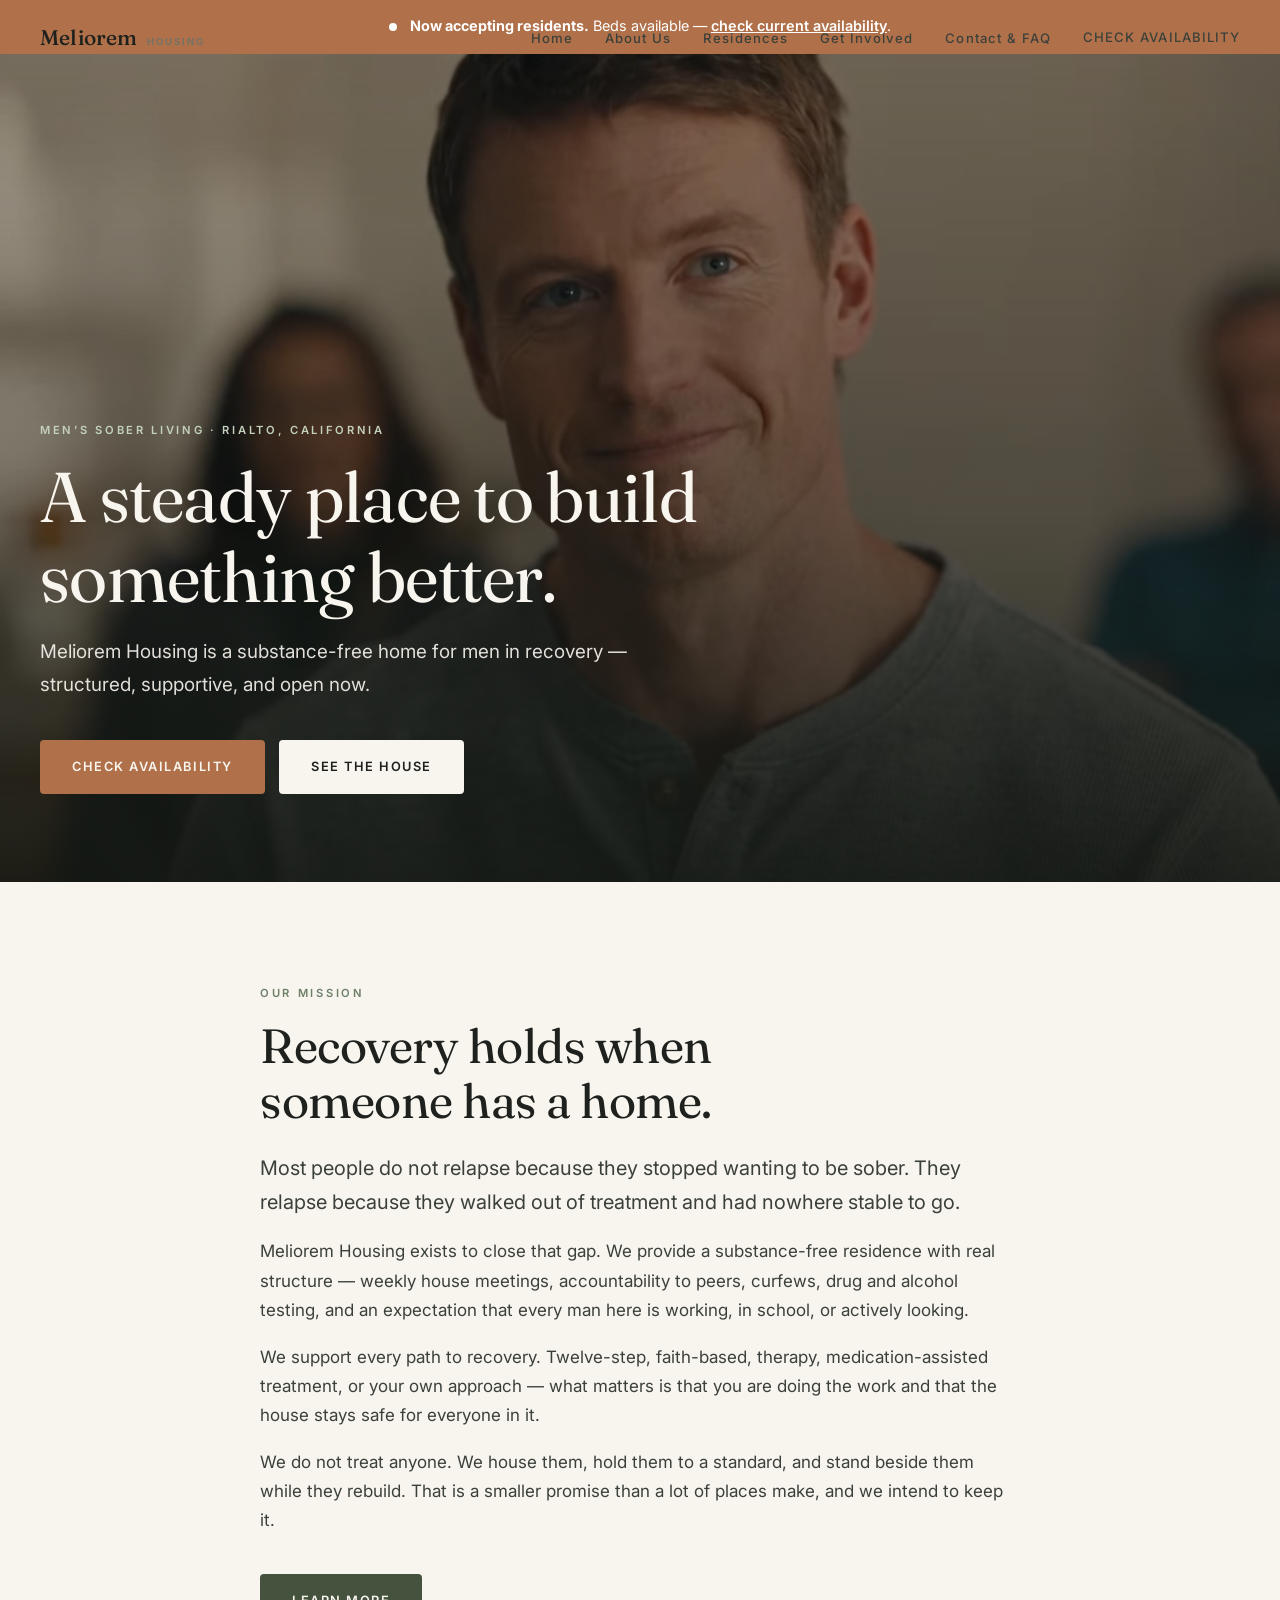
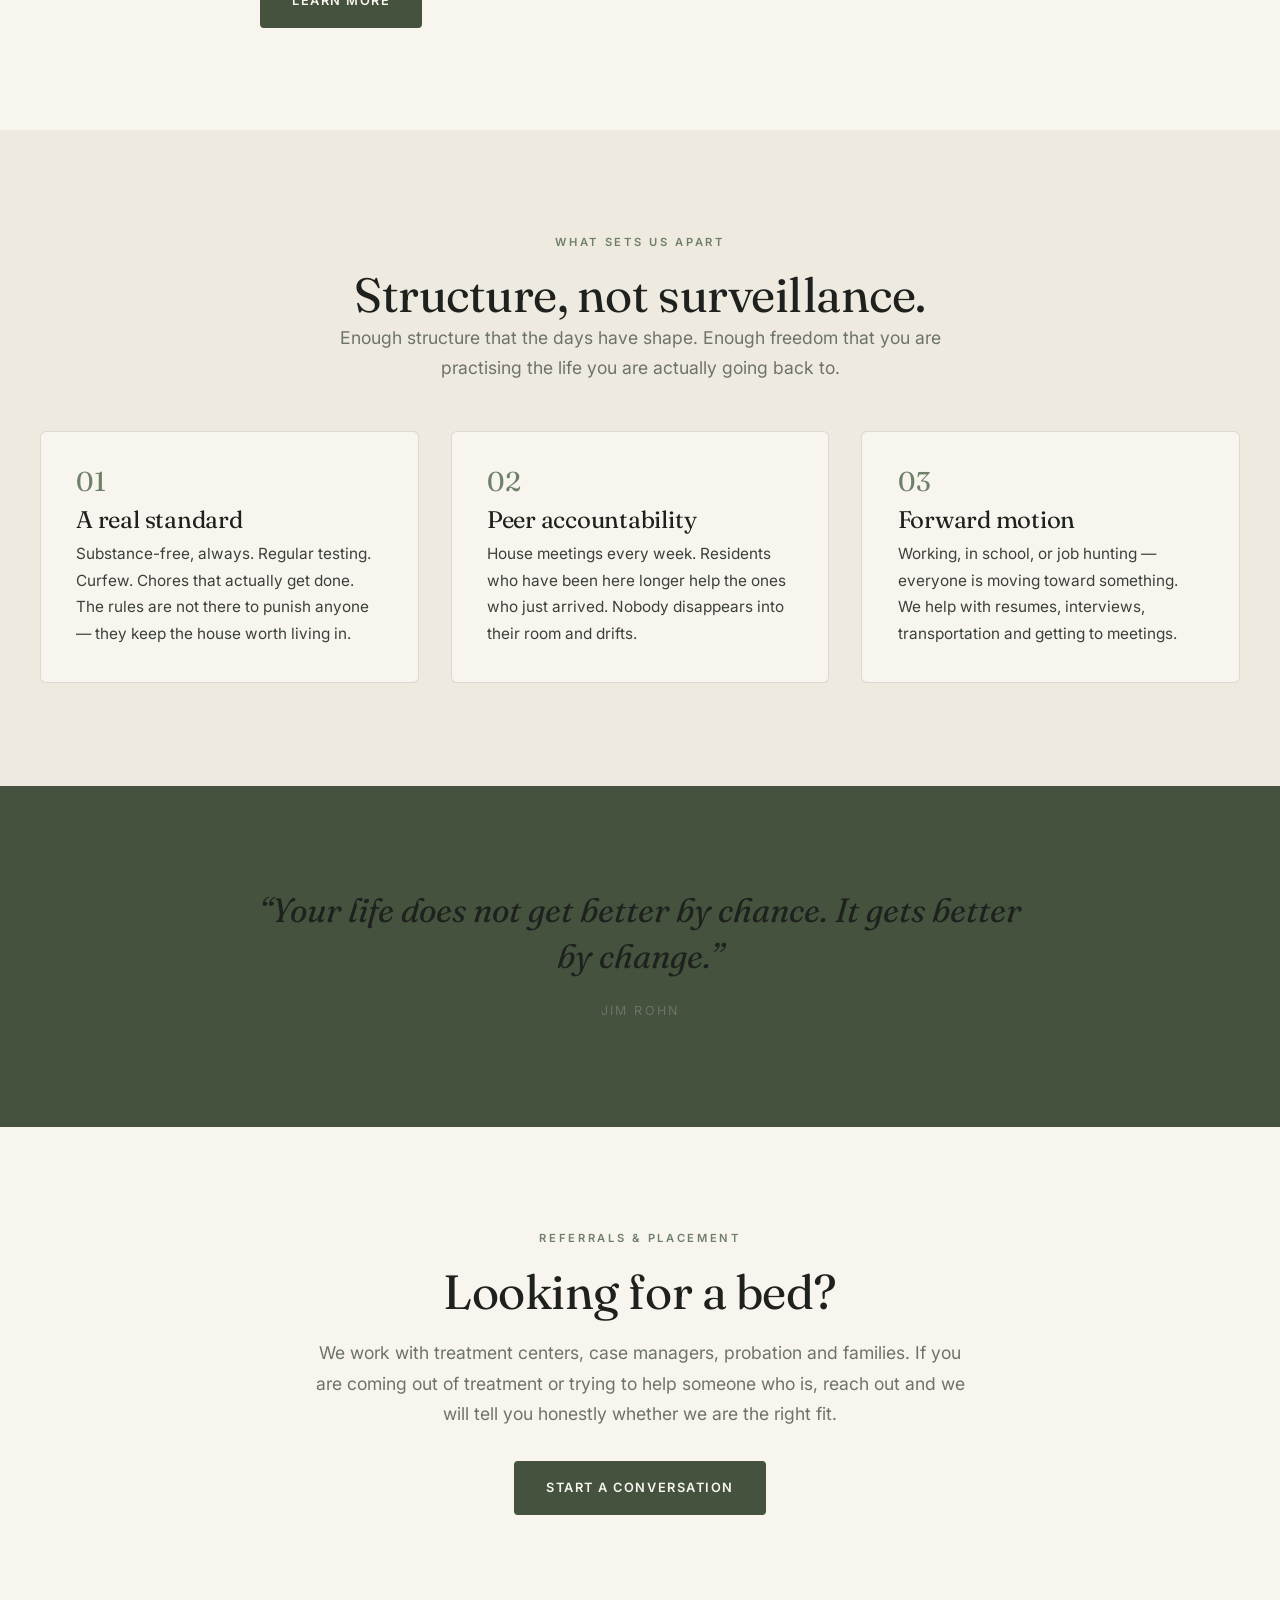
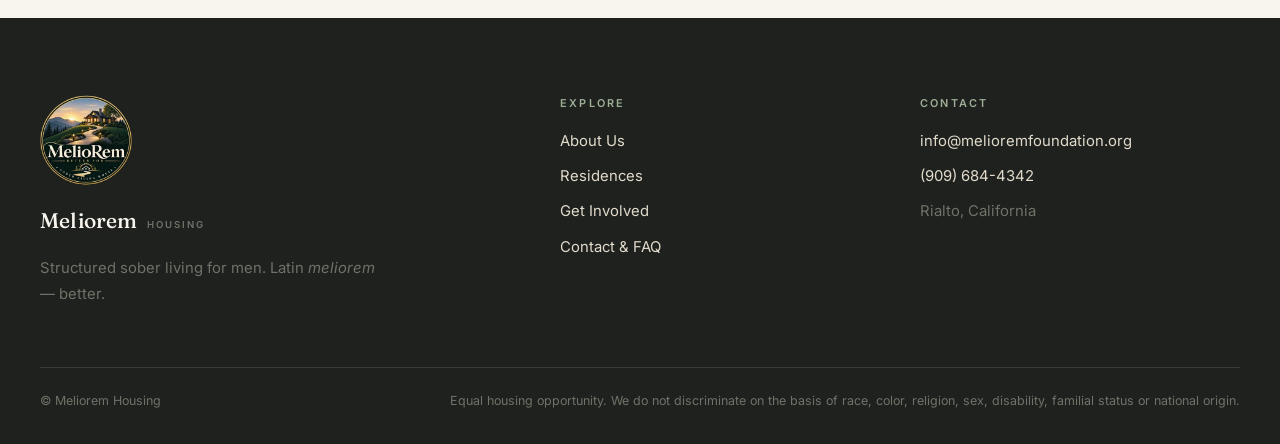
==== index.html @ 46b5c64d "Add files via upload" ====
<!DOCTYPE html>
<html lang="en">
<head>
<meta charset="utf-8">
<meta name="viewport" content="width=device-width,initial-scale=1">
<title>Meliorem Housing | Men&rsquo;s Sober Living</title>
<meta name="description" content="Meliorem Housing is a structured, substance-free sober living home for men. Now accepting residents. Peer accountability, house structure and real support.">
<link rel="canonical" href="https://melioremfoundation.org/">
<meta property="og:title" content="Meliorem Housing | Men&rsquo;s Sober Living">
<meta property="og:description" content="Meliorem Housing is a structured, substance-free sober living home for men. Now accepting residents. Peer accountability, house structure and real support.">
<meta property="og:type" content="website">
<meta property="og:image" content="https://melioremfoundation.org/assets/img/og-image.jpg">
<meta property="og:url" content="https://melioremfoundation.org/">
<meta name="twitter:card" content="summary_large_image">
<link rel="preconnect" href="https://fonts.googleapis.com">
<link rel="preconnect" href="https://fonts.gstatic.com" crossorigin>
<link href="https://fonts.googleapis.com/css2?family=Fraunces:ital,opsz,wght@0,9..144,300;0,9..144,400;0,9..144,500;1,9..144,400&family=Inter:wght@400;500;600&display=swap" rel="stylesheet">
<link rel="icon" href="assets/img/favicon.ico" sizes="any">
<link rel="icon" type="image/png" sizes="32x32" href="assets/img/favicon-32.png">
<link rel="icon" type="image/png" sizes="16x16" href="assets/img/favicon-16.png">
<link rel="apple-touch-icon" href="assets/img/apple-touch-icon.png">
<meta name="theme-color" content="#142D21">
<link rel="stylesheet" href="assets/styles.css">
<script type="application/ld+json">
{"@context":"https://schema.org","@type":"LocalBusiness","name":"Meliorem Housing","description":"Men's sober living residence providing structured, substance-free housing with peer accountability and support.","telephone":"+1-909-684-4342","email":"info@melioremfoundation.org","url":"https://melioremfoundation.org/"}
</script>
</head>
<body>

<header>
  <div class="wrap nav">
    <a class="brand" href="index.html"><b>Meliorem</b><span>Housing</span></a>
    <ul class="nav-links" id="navlinks">
      <li><a href="index.html" aria-current="page">Home</a></li>
      <li><a href="about.html">About Us</a></li>
      <li><a href="residences.html">Residences</a></li>
      <li><a href="support.html">Get Involved</a></li>
      <li><a href="contact.html">Contact &amp; FAQ</a></li>
      <li><a class="btn btn-clay" href="contact.html">Check Availability</a></li>
    </ul>
    <button class="burger" id="burger" aria-label="Menu"><i></i><i></i><i></i></button>
  </div>
</header>

<div class="avail">
  <div class="wrap">
    <span class="dot"></span>
    <span><strong>Now accepting residents.</strong> Beds available &mdash; <a href="contact.html">check current availability</a>.</span>
  </div>
</div>

<main>

<section class="hero-photo">
  <div class="bg">
    <!-- Silent 5s loop. The poster paints immediately, so the hero is never
         blank, and it is also what shows if autoplay is blocked or the
         visitor has "reduce motion" turned on. -->
    <video class="hero-vid" autoplay muted loop playsinline preload="metadata"
           poster="assets/img/hero.jpg" aria-hidden="true" tabindex="-1">
      <source src="assets/img/hero.webm" type="video/webm">
      <source src="assets/img/hero.mp4" type="video/mp4">
    </video>
  </div>
  <div class="wrap">
    <p class="eyebrow rv">Men&rsquo;s Sober Living &middot; Rialto, California</p>
    <h1 class="rv">A steady place to build something better.</h1>
    <p class="lede rv">Meliorem Housing is a substance-free home for men in recovery &mdash;
    structured, supportive, and open now.</p>
    <div class="hero-cta rv">
      <a class="btn btn-clay" href="contact.html">Check Availability</a>
      <a class="btn btn-light" href="residences.html">See the House</a>
    </div>
  </div>
</section>

<section>
  <div class="wrap narrow">
    <div class="rv">
      <p class="eyebrow">Our Mission</p>
      <h2 style="margin-bottom:1.4rem">Recovery holds when<br>someone has a home.</h2>
      <p class="big">Most people do not relapse because they stopped wanting to be sober.
      They relapse because they walked out of treatment and had nowhere stable to go.</p>
      <p>Meliorem Housing exists to close that gap. We provide a substance-free residence
      with real structure &mdash; weekly house meetings, accountability to peers, curfews,
      drug and alcohol testing, and an expectation that every man here is working, in
      school, or actively looking.</p>
      <p>We support every path to recovery. Twelve-step, faith-based, therapy,
      medication-assisted treatment, or your own approach &mdash; what matters is that you
      are doing the work and that the house stays safe for everyone in it.</p>
      <p>We do not treat anyone. We house them, hold them to a standard, and stand beside
      them while they rebuild. That is a smaller promise than a lot of places make, and we
      intend to keep it.</p>
      <div class="hero-cta"><a class="btn" href="about.html">Learn More</a></div>
    </div>
  </div>
</section>

<section class="band">
  <div class="wrap">
    <div class="center" style="margin-bottom:3rem">
      <p class="eyebrow rv">What Sets Us Apart</p>
      <h2 class="rv">Structure, not surveillance.</h2>
      <p class="lede rv">Enough structure that the days have shape. Enough freedom that you
      are practising the life you are actually going back to.</p>
    </div>
    <div class="cards">
      <div class="card rv"><span class="num">01</span><h3>A real standard</h3>
        <p>Substance-free, always. Regular testing. Curfew. Chores that actually get done.
        The rules are not there to punish anyone &mdash; they keep the house worth living in.</p></div>
      <div class="card rv"><span class="num">02</span><h3>Peer accountability</h3>
        <p>House meetings every week. Residents who have been here longer help the ones who
        just arrived. Nobody disappears into their room and drifts.</p></div>
      <div class="card rv"><span class="num">03</span><h3>Forward motion</h3>
        <p>Working, in school, or job hunting &mdash; everyone is moving toward something. We
        help with resumes, interviews, transportation and getting to meetings.</p></div>
    </div>
  </div>
</section>

<section class="band-deep">
  <div class="wrap quote rv">
    <p>&ldquo;Your life does not get better by chance. It gets better by change.&rdquo;</p>
    <cite>Jim Rohn</cite>
  </div>
</section>

<section>
  <div class="wrap center narrow">
    <p class="eyebrow rv">Referrals &amp; Placement</p>
    <h2 class="rv" style="margin-bottom:1.2rem">Looking for a bed?</h2>
    <p class="lede rv" style="margin-bottom:2rem">We work with treatment centers, case
    managers, probation and families. If you are coming out of treatment or trying to help
    someone who is, reach out and we will tell you honestly whether we are the right fit.</p>
    <a class="btn rv" href="contact.html">Start a Conversation</a>
  </div>
</section>

</main>

<footer>
  <div class="wrap">
    <div class="foot">
      <div>
        <picture>
          <source srcset="assets/img/logo.webp" type="image/webp">
          <img src="assets/img/logo.png" width="300" height="300" loading="lazy"
               decoding="async" alt="MelioRem Sober Living House" class="footmark">
        </picture>
        <a class="brand" href="index.html"><b>Meliorem</b><span>Housing</span></a>
        <p style="color:var(--muted);margin-top:1.1rem;max-width:38ch;font-size:.93rem">
          Structured sober living for men. Latin <em>meliorem</em> &mdash; better.</p>
      </div>
      <div>
        <h4>Explore</h4>
        <ul>
          <li><a href="about.html">About Us</a></li>
          <li><a href="residences.html">Residences</a></li>
          <li><a href="support.html">Get Involved</a></li>
          <li><a href="contact.html">Contact &amp; FAQ</a></li>
        </ul>
      </div>
      <div>
        <h4>Contact</h4>
        <ul>
          <li><a href="mailto:info@melioremfoundation.org">info@melioremfoundation.org</a></li>
          <li><a href="tel:+19096844342">(909) 684-4342</a></li>
          <li style="color:var(--muted)">Rialto, California</li>
        </ul>
      </div>
    </div>
    <div class="foot-base">
      <span>&copy; Meliorem Housing</span>
      <span>Equal housing opportunity. We do not discriminate on the basis of race, color,
      religion, sex, disability, familial status or national origin.</span>
    </div>
  </div>
</footer>

<script src="assets/app.js"></script>
</body>
</html>
---- assets/styles.css ----
/* =========================================================
   MELIOREM HOUSING
   Warm, steady, dignified. Recovery sites fail when they feel
   either clinical or sad — this aims for "somewhere you'd be
   relieved to arrive."
   ========================================================= */

:root{
  --bone:#F8F5EF;
  --paper:#EFEAE0;
  --sand:#E2DBCC;
  --sage:#6F8069;
  --sage-deep:#44523E;
  --clay:#B0714A;
  --ink:#1E211D;
  --ink-soft:#3B403A;
  --muted:#6E7369;
  --line:rgba(30,33,29,.13);

  --display:"Fraunces",Georgia,serif;
  --sans:"Inter","Helvetica Neue",Arial,sans-serif;
  --wrap:1200px;
  --ease:cubic-bezier(.22,.61,.36,1);
}

*{box-sizing:border-box}
html{scroll-behavior:smooth;-webkit-text-size-adjust:100%}
body{
  margin:0;background:var(--bone);color:var(--ink);
  font-family:var(--sans);font-weight:400;font-size:17px;line-height:1.72;
  -webkit-font-smoothing:antialiased;overflow-x:hidden;
}
body.locked{overflow:hidden}
img{max-width:100%;display:block}
a{color:inherit;text-decoration:none}
button{font-family:inherit;cursor:pointer;border:0;background:none;color:inherit}

.wrap{width:min(100% - 2.5rem,var(--wrap));margin-inline:auto}
.narrow{max-width:760px}
section{padding:clamp(4rem,8vw,7rem) 0}

.eyebrow{
  font-size:.7rem;letter-spacing:.24em;text-transform:uppercase;
  color:var(--sage);font-weight:600;margin:0 0 1rem;
}
h1,h2,h3{font-family:var(--display);font-weight:400;line-height:1.14;margin:0;letter-spacing:-.01em}
h1{font-size:clamp(2.5rem,6vw,4.4rem)}
h2{font-size:clamp(1.9rem,4vw,3rem)}
h3{font-size:clamp(1.2rem,2vw,1.5rem)}
p{margin:0 0 1.1rem;color:var(--ink-soft)}
.lede{font-size:1.1rem;color:var(--muted);max-width:60ch}
.big{font-size:1.25rem;color:var(--ink-soft)}

/* ---------------------------------------------------------- buttons */
.btn{
  display:inline-flex;align-items:center;gap:.6rem;
  padding:1rem 2rem;border-radius:4px;
  font-size:.8rem;letter-spacing:.12em;text-transform:uppercase;font-weight:600;
  background:var(--sage-deep);color:var(--bone);
  transition:background .3s,transform .3s var(--ease),box-shadow .3s;
}
.btn:hover{background:var(--ink);transform:translateY(-2px);box-shadow:0 12px 26px rgba(30,33,29,.2)}
.btn-clay{background:var(--clay)}
.btn-clay:hover{background:#965b38}
.btn-ghost{background:transparent;color:var(--ink);border:1px solid var(--line)}
.btn-ghost:hover{background:var(--ink);color:var(--bone);border-color:var(--ink)}
.btn-light{background:var(--bone);color:var(--ink)}
.btn-light:hover{background:#fff;color:var(--ink)}

/* ---------------------------------------------------------- nav */
header{
  position:fixed;inset:0 0 auto;z-index:900;padding:1.2rem 0;
  transition:background .35s,padding .35s,box-shadow .35s;
}
header.stuck{
  background:rgba(248,245,239,.95);backdrop-filter:blur(12px);
  padding:.7rem 0;box-shadow:0 1px 0 var(--line);
}
.nav{display:flex;align-items:center;justify-content:space-between;gap:2rem}
.brand{display:flex;align-items:baseline;gap:.55rem;white-space:nowrap}
.brand b{font-family:var(--display);font-size:1.32rem;font-weight:500;letter-spacing:.01em}
.brand span{
  font-size:.6rem;letter-spacing:.22em;text-transform:uppercase;
  color:var(--muted);font-weight:600;
}
.nav-links{display:flex;align-items:center;gap:2rem;list-style:none;margin:0;padding:0}
.nav-links a{
  font-size:.82rem;letter-spacing:.08em;color:var(--ink-soft);font-weight:500;
  position:relative;padding:.3rem 0;transition:color .3s;
}
.nav-links a::after{
  content:"";position:absolute;left:0;bottom:0;width:0;height:1.5px;
  background:var(--sage);transition:width .3s var(--ease);
}
.nav-links a:hover{color:var(--sage-deep)}
.nav-links a:hover::after{width:100%}
.nav-links .btn::after{display:none}
.burger{display:none;width:44px;height:44px;position:relative;z-index:960}
.burger i{position:absolute;left:11px;width:22px;height:2px;background:var(--ink);
  transition:transform .4s var(--ease),opacity .25s}
.burger i:nth-child(1){top:16px}
.burger i:nth-child(2){top:23px}
.burger i:nth-child(3){top:30px}
.burger.open i:nth-child(1){transform:translateY(7px) rotate(45deg)}
.burger.open i:nth-child(2){opacity:0}
.burger.open i:nth-child(3){transform:translateY(-7px) rotate(-45deg)}

/* ---------------------------------------------------------- hero */
.hero{
  min-height:clamp(560px,86vh,860px);display:grid;align-items:center;
  position:relative;padding:8rem 0 4rem;
  background:linear-gradient(180deg,var(--paper) 0%,var(--bone) 100%);
}
.hero-in{max-width:820px}

/* full-bleed photo hero — the house should be the first thing you see */
.hero-photo{
  position:relative;min-height:clamp(600px,92vh,900px);
  display:grid;align-items:end;padding:9rem 0 clamp(3rem,7vw,5.5rem);
  background:var(--sage-deep);overflow:hidden;
}
.hero-photo .bg{position:absolute;inset:0;z-index:0}
.hero-photo .bg img,
.hero-photo .bg video{width:100%;height:100%;object-fit:cover;display:block}
/* hero video: poster shows first, so the block is never blank while loading.
   If the visitor asks for reduced motion we freeze it and let the poster stand. */
.hero-photo .bg video{background:var(--sage-deep) center/cover no-repeat}
@media (prefers-reduced-motion:reduce){
  .hero-vid{display:none}
  .hero-photo .bg{background:url("img/hero.jpg") center/cover no-repeat}
}
.hero-photo .bg::after{
  content:"";position:absolute;inset:0;
  background:linear-gradient(to top,rgba(20,24,19,.88) 0%,rgba(20,24,19,.5) 45%,rgba(20,24,19,.3) 100%);
}
.hero-photo .wrap{position:relative;z-index:2}
.hero-photo h1,.hero-photo p{color:var(--bone)}
.hero-photo h1{margin-bottom:1.2rem;max-width:16ch}
.hero-photo .lede{color:rgba(248,245,239,.9);font-size:1.18rem;max-width:52ch}
.hero-photo .eyebrow{color:#C3D1BC}
/* stand-in when there is no photo yet */
.bg-ph{
  position:absolute;inset:0;background:
    repeating-linear-gradient(45deg,rgba(248,245,239,.05) 0 16px,transparent 16px 32px),
    linear-gradient(160deg,#5A6B54 0%,#3A4635 100%);
  display:grid;place-items:center;
}
.bg-ph span{
  color:rgba(248,245,239,.5);font-size:.72rem;letter-spacing:.2em;text-transform:uppercase;
}

/* open / availability strip */
.avail{background:var(--clay);color:#fff;padding:.9rem 0;font-size:.9rem}
.avail .wrap{display:flex;align-items:center;justify-content:center;gap:.8rem;
  flex-wrap:wrap;text-align:center}
.avail .dot{width:8px;height:8px;border-radius:50%;background:#fff;flex:0 0 auto;
  animation:pulse 2s infinite}
@keyframes pulse{0%,100%{opacity:1}50%{opacity:.35}}
.avail a{text-decoration:underline;font-weight:600}


/* founder testimony */
.testimony{
  border-left:3px solid var(--sage);padding-left:clamp(1.4rem,3vw,2.4rem);
}
.testimony p{font-size:1.08rem;line-height:1.8}
.testimony p:first-of-type::first-letter{
  font-family:var(--display);font-size:3.4rem;float:left;line-height:.85;
  padding:.1rem .6rem .2rem 0;color:var(--sage-deep);
}
.sig{
  font-family:var(--display);font-size:1.35rem;color:var(--sage-deep);
  margin-top:1.6rem;font-style:italic;
}
.sig small{display:block;font-family:var(--sans);font-style:normal;font-size:.74rem;
  letter-spacing:.16em;text-transform:uppercase;color:var(--muted);margin-top:.3rem}
.hero h1{margin-bottom:1.6rem}
.hero h1 em{font-style:italic;color:var(--sage)}
.hero .lede{font-size:1.2rem;max-width:56ch}
.hero-cta{display:flex;flex-wrap:wrap;gap:.9rem;margin-top:2.4rem}
.hero-note{
  margin-top:2.6rem;padding-top:1.4rem;border-top:1px solid var(--line);
  font-size:.88rem;color:var(--muted);max-width:52ch;
}

/* stand-in art until real photos exist */
.ph{
  display:grid;place-items:center;text-align:center;padding:2rem;
  background:
    repeating-linear-gradient(45deg,rgba(111,128,105,.07) 0 12px,transparent 12px 24px),
    var(--paper);
  border:1px dashed var(--sand);border-radius:4px;
  color:var(--muted);font-size:.72rem;letter-spacing:.16em;text-transform:uppercase;
  min-height:280px;
}
.ph b{display:block;font-family:var(--display);font-size:1.05rem;
  letter-spacing:0;text-transform:none;color:var(--sage-deep);margin-bottom:.4rem}

/* ---------------------------------------------------------- layout bits */
.split{display:grid;grid-template-columns:1fr 1fr;gap:clamp(2rem,5vw,4.5rem);align-items:center}
.split.wide-left{grid-template-columns:1.15fr .85fr}
.band{background:var(--paper)}
.band-deep{background:var(--sage-deep);color:var(--bone)}
.band-deep h2,.band-deep h3{color:var(--bone)}
.band-deep p{color:rgba(248,245,239,.82)}
.band-deep .eyebrow{color:#B9C7B2}
.center{text-align:center}
.center .lede{margin-inline:auto}

.cards{display:grid;grid-template-columns:repeat(3,1fr);gap:clamp(1.2rem,2.5vw,2rem)}
.card{
  background:var(--bone);border:1px solid var(--line);border-radius:6px;
  padding:clamp(1.5rem,3vw,2.2rem);transition:transform .4s var(--ease),box-shadow .4s;
}
.card:hover{transform:translateY(-4px);box-shadow:0 18px 40px rgba(30,33,29,.09)}
.card .num{
  font-family:var(--display);font-size:1.7rem;color:var(--sage);
  line-height:1;display:block;margin-bottom:.7rem;
}
.card h3{margin-bottom:.5rem}
.card p{font-size:.96rem;margin:0}

.checklist{list-style:none;margin:0;padding:0;display:grid;gap:.85rem}
.checklist li{display:flex;gap:.8rem;align-items:flex-start;color:var(--ink-soft)}
.checklist svg{flex:0 0 auto;margin-top:.4rem;stroke:var(--sage)}
.two-col{columns:2;column-gap:2.5rem}
.two-col li{break-inside:avoid;margin-bottom:.85rem}

.quote{
  text-align:center;max-width:800px;margin-inline:auto;
}
.quote p{
  font-family:var(--display);font-size:clamp(1.4rem,3vw,2.1rem);
  line-height:1.36;color:var(--ink);font-style:italic;margin-bottom:1rem;
}
.quote cite{font-style:normal;font-size:.78rem;letter-spacing:.18em;
  text-transform:uppercase;color:var(--muted)}

/* ---------------------------------------------------------- support tiers */
.tiers{display:grid;grid-template-columns:repeat(4,1fr);gap:1rem}
.tier{
  border:1px solid var(--line);border-radius:6px;padding:1.6rem 1.3rem;
  background:var(--bone);display:flex;flex-direction:column;
  transition:border-color .3s,transform .4s var(--ease);
}
.tier:hover{border-color:var(--sage);transform:translateY(-4px)}
.tier .amt{
  font-family:var(--display);font-size:2rem;color:var(--sage-deep);line-height:1;
  margin-bottom:.5rem;
}
.tier h3{font-size:1.05rem;margin-bottom:.4rem}
.tier p{font-size:.9rem;margin:0 0 1.2rem}
.tier .go{margin-top:auto}
.tier.feature{border-color:var(--clay);border-width:2px}
.tier .tag{
  align-self:flex-start;font-size:.6rem;letter-spacing:.16em;text-transform:uppercase;
  background:var(--clay);color:#fff;padding:.25rem .6rem;border-radius:3px;margin-bottom:.8rem;
  font-weight:600;
}

.ways{display:grid;grid-template-columns:repeat(2,1fr);gap:clamp(1.2rem,2.5vw,2rem)}
.way{
  border:1px solid var(--line);border-radius:6px;padding:clamp(1.5rem,3vw,2rem);
  background:var(--bone);
}
.way h3{margin-bottom:.6rem;display:flex;align-items:center;gap:.7rem}
.way h3 svg{stroke:var(--sage);flex:0 0 auto}
.way p{font-size:.97rem}
.way a.inline{color:var(--sage-deep);border-bottom:1px solid var(--sage);font-weight:500}

/* ---------------------------------------------------------- faq */
.faq{border-top:1px solid var(--line)}
.faq details{border-bottom:1px solid var(--line)}
.faq summary{
  padding:1.3rem 2.5rem 1.3rem 0;cursor:pointer;list-style:none;position:relative;
  font-weight:600;font-size:1.02rem;color:var(--ink);
}
.faq summary::-webkit-details-marker{display:none}
.faq summary::after{
  content:"+";position:absolute;right:.4rem;top:1.15rem;
  font-size:1.4rem;color:var(--sage);font-weight:400;transition:transform .3s;
}
.faq details[open] summary::after{content:"–"}
.faq details p{padding:0 0 1.4rem;margin:0;max-width:70ch}

/* ---------------------------------------------------------- form */
.form-grid{display:grid;grid-template-columns:1fr 1fr;gap:1rem;margin-bottom:1rem}
label.f{display:block;font-size:.78rem;letter-spacing:.06em;font-weight:600;
  color:var(--ink-soft);margin-bottom:.4rem}
input[type=text],input[type=email],input[type=tel],select,textarea{
  width:100%;padding:.85rem 1rem;border:1px solid var(--line);border-radius:4px;
  background:#fff;font-family:inherit;font-size:.97rem;color:var(--ink);
  transition:border-color .3s,box-shadow .3s;
}
input:focus,select:focus,textarea:focus{
  outline:none;border-color:var(--sage);box-shadow:0 0 0 3px rgba(111,128,105,.14);
}
textarea{resize:vertical;min-height:130px}
.form-note{font-size:.85rem;color:var(--muted);margin-top:.8rem}

/* ---------------------------------------------------------- footer */
footer{background:var(--ink);color:var(--sand);padding:clamp(3.5rem,6vw,5rem) 0 2rem}
footer .brand b{color:var(--bone)}
footer .brand span{color:var(--muted)}
footer a:hover{color:#fff}
.foot{display:grid;grid-template-columns:1.5fr 1fr 1fr;gap:2.5rem}
.foot h4{font-size:.68rem;letter-spacing:.2em;text-transform:uppercase;
  color:#9FAE97;margin:0 0 1rem;font-weight:600}
.foot ul{list-style:none;margin:0;padding:0;display:grid;gap:.6rem;font-size:.93rem}
.foot-base{
  margin-top:2.6rem;padding-top:1.4rem;border-top:1px solid rgba(248,245,239,.12);
  display:flex;justify-content:space-between;gap:1rem;flex-wrap:wrap;
  font-size:.78rem;color:var(--muted);
}

/* ---------------------------------------------------------- page head */
.page-head{padding:clamp(8rem,14vw,10.5rem) 0 clamp(1.5rem,3vw,2.5rem);background:var(--paper)}

/* ---------------------------------------------------------- reveal */
.rv{opacity:0;transform:translateY(24px);transition:opacity .85s var(--ease),transform .85s var(--ease)}
.rv.in{opacity:1;transform:none}

/* ---------------------------------------------------------- responsive */
@media(max-width:960px){
  .cards{grid-template-columns:1fr}
  .tiers{grid-template-columns:1fr 1fr}
  .ways,.split,.split.wide-left,.foot{grid-template-columns:1fr}
  .two-col{columns:1}
  .form-grid{grid-template-columns:1fr}
  .burger{display:block}
  .nav-links{
    position:fixed;inset:0;background:var(--bone);
    flex-direction:column;justify-content:center;gap:1.7rem;
    transform:translateX(100%);transition:transform .45s var(--ease);
    padding:5rem 2rem 2rem;overflow-y:auto;
  }
  .nav-links.open{transform:none}
  .nav-links a{font-size:1.1rem}
}
@media(max-width:560px){
  body{font-size:16px}
  .tiers{grid-template-columns:1fr}
}
@media(prefers-reduced-motion:reduce){
  *{animation-duration:.01ms !important;transition-duration:.01ms !important}
  html{scroll-behavior:auto}
}

/* ---------------------------------------------------------- real photos */
.photo{margin:0;border-radius:5px;overflow:hidden;background:var(--paper);
  box-shadow:0 18px 40px -24px rgba(30,33,29,.45)}
.photo img{width:100%;height:100%;object-fit:cover;display:block}
.photo.tall img{aspect-ratio:4/5}
.photo.wide img{aspect-ratio:3/2}

/* footer emblem */
.footmark{width:92px;height:92px;display:block;margin-bottom:1rem}
@media (max-width:720px){.footmark{width:76px;height:76px}}
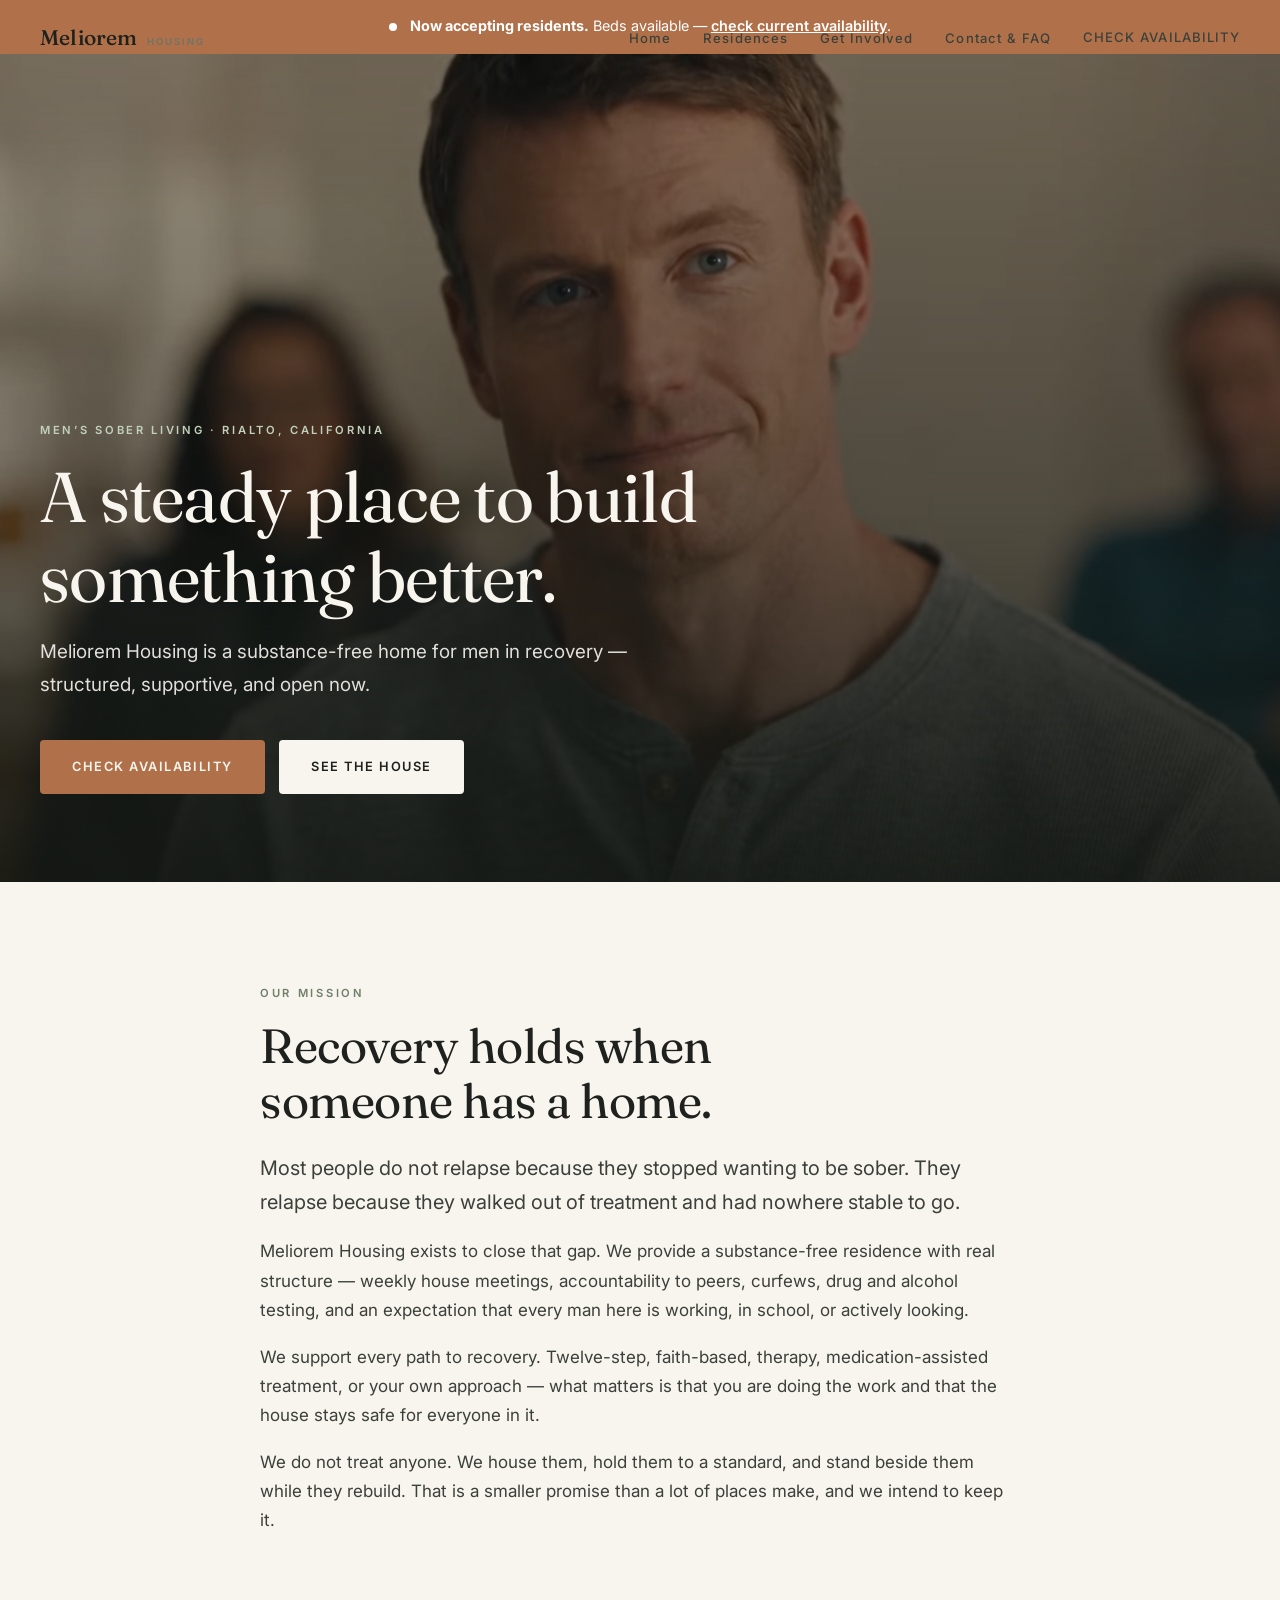
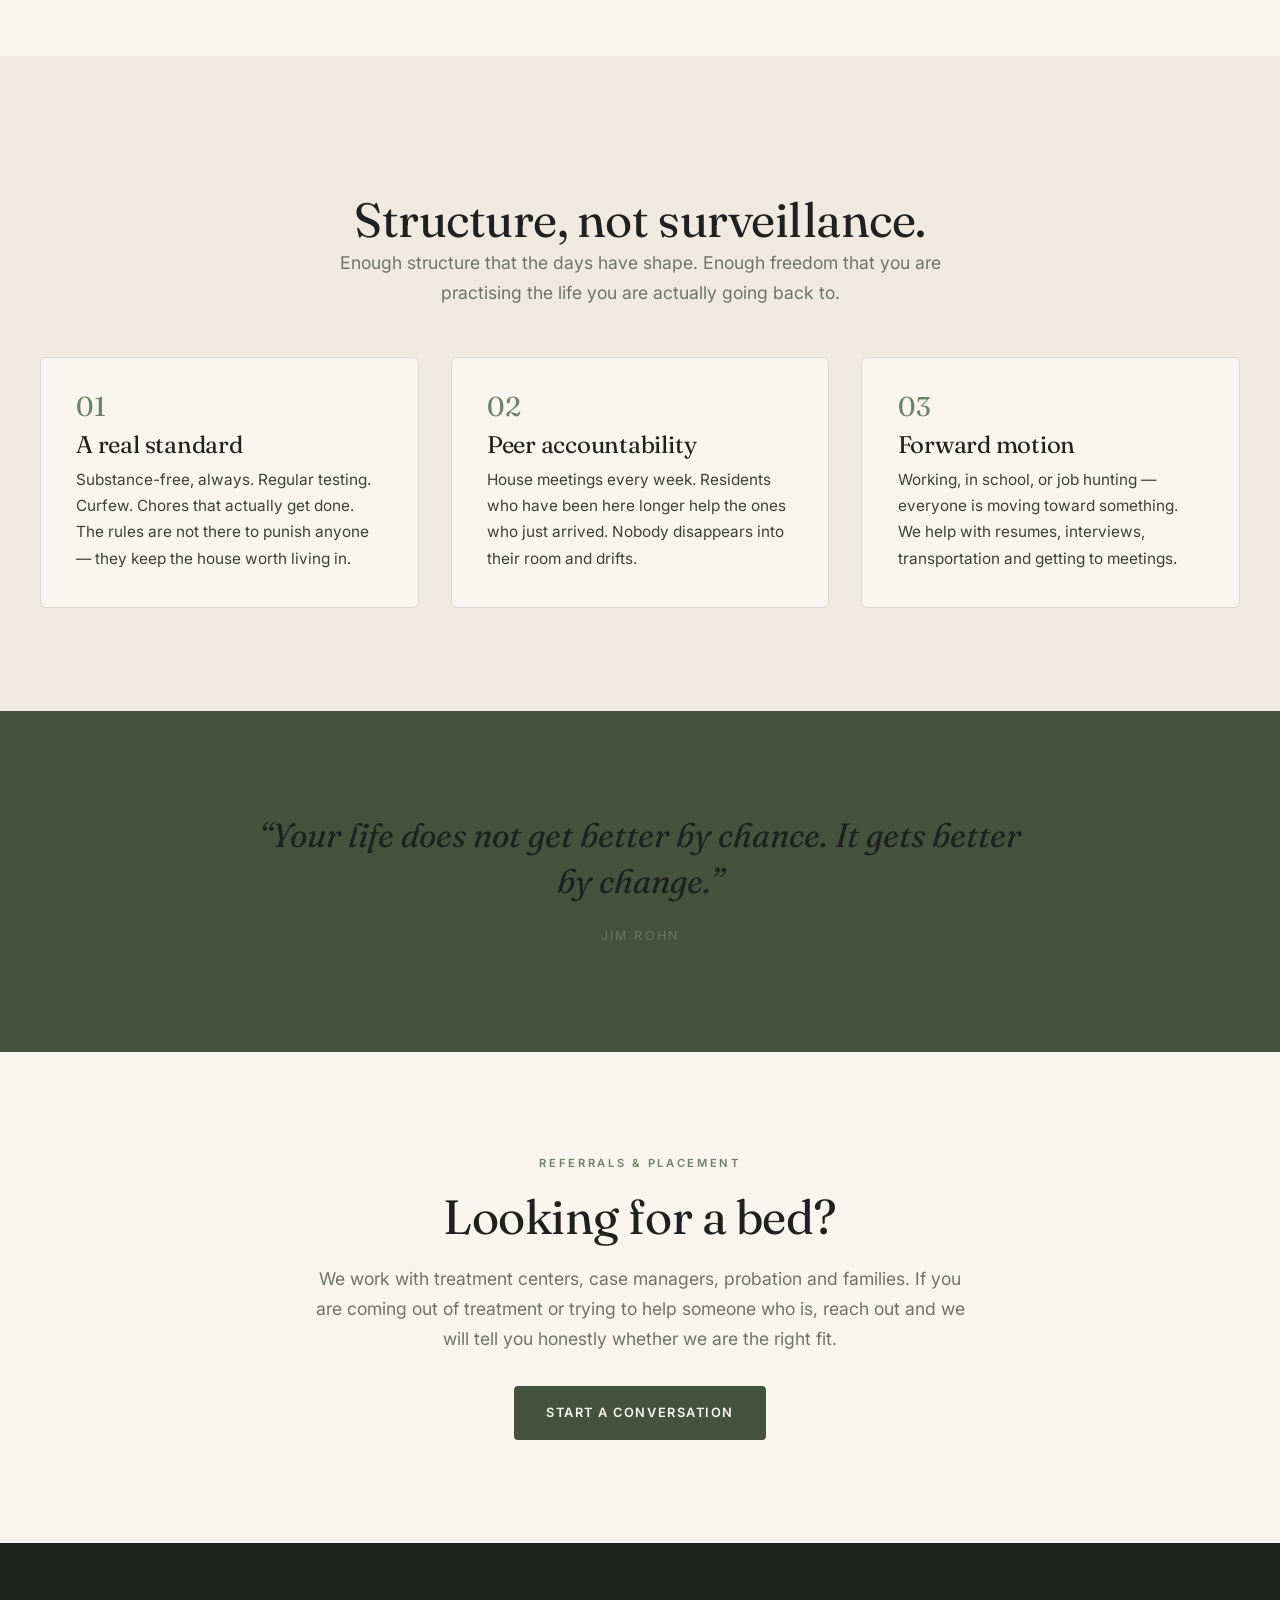
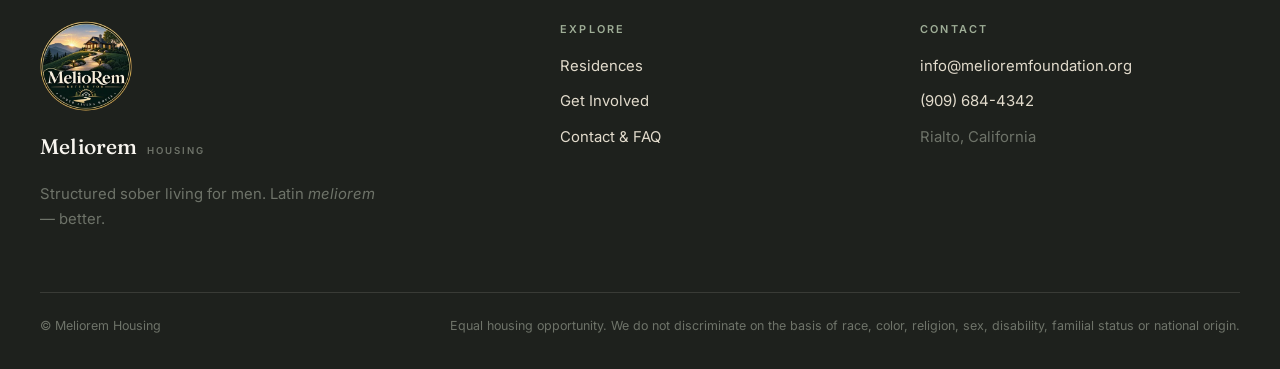
==== commit 98548dbd: "Add files via upload" ====
--- a/index.html
+++ b/index.html
@@ -32,7 +32,6 @@
     <a class="brand" href="index.html"><b>Meliorem</b><span>Housing</span></a>
     <ul class="nav-links" id="navlinks">
       <li><a href="index.html" aria-current="page">Home</a></li>
-      <li><a href="about.html">About Us</a></li>
       <li><a href="residences.html">Residences</a></li>
       <li><a href="support.html">Get Involved</a></li>
       <li><a href="contact.html">Contact &amp; FAQ</a></li>
@@ -91,7 +90,6 @@
       <p>We do not treat anyone. We house them, hold them to a standard, and stand beside
       them while they rebuild. That is a smaller promise than a lot of places make, and we
       intend to keep it.</p>
-      <div class="hero-cta"><a class="btn" href="about.html">Learn More</a></div>
     </div>
   </div>
 </section>
@@ -154,7 +152,6 @@
       <div>
         <h4>Explore</h4>
         <ul>
-          <li><a href="about.html">About Us</a></li>
           <li><a href="residences.html">Residences</a></li>
           <li><a href="support.html">Get Involved</a></li>
           <li><a href="contact.html">Contact &amp; FAQ</a></li>
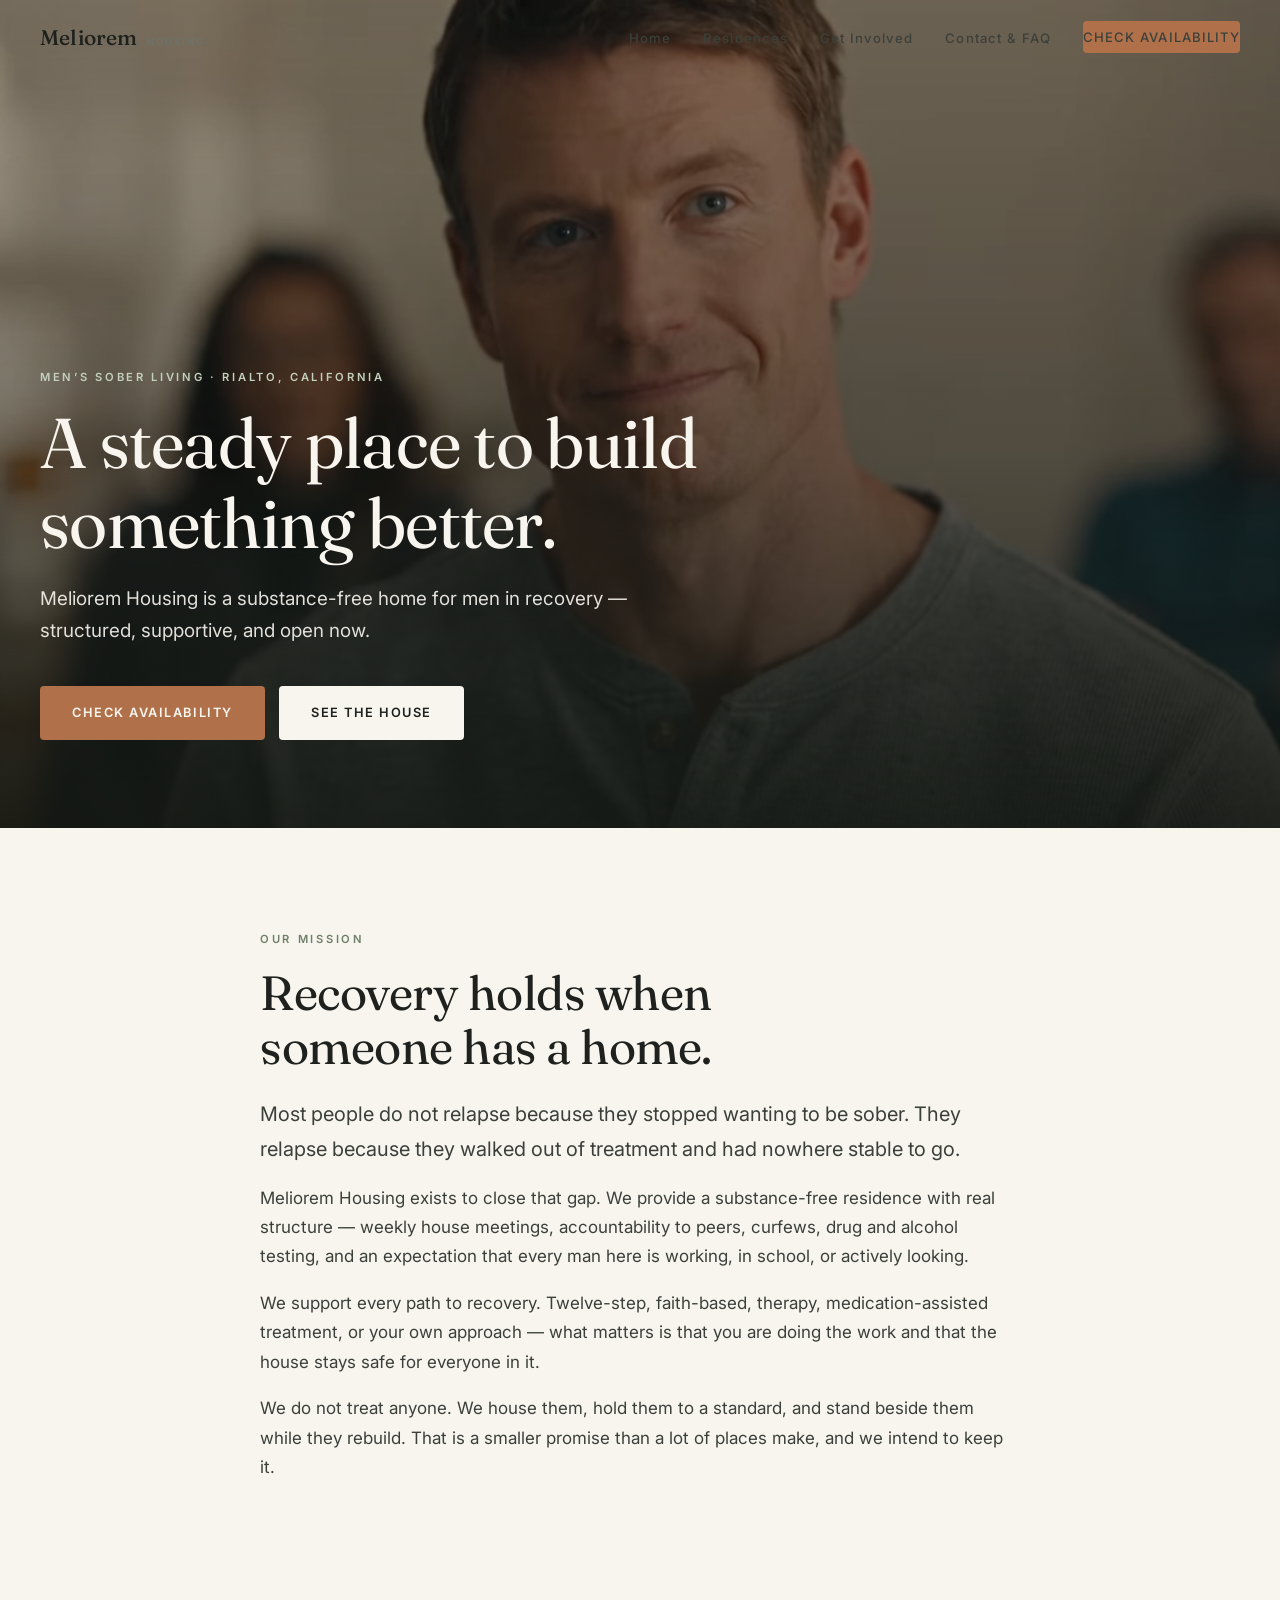
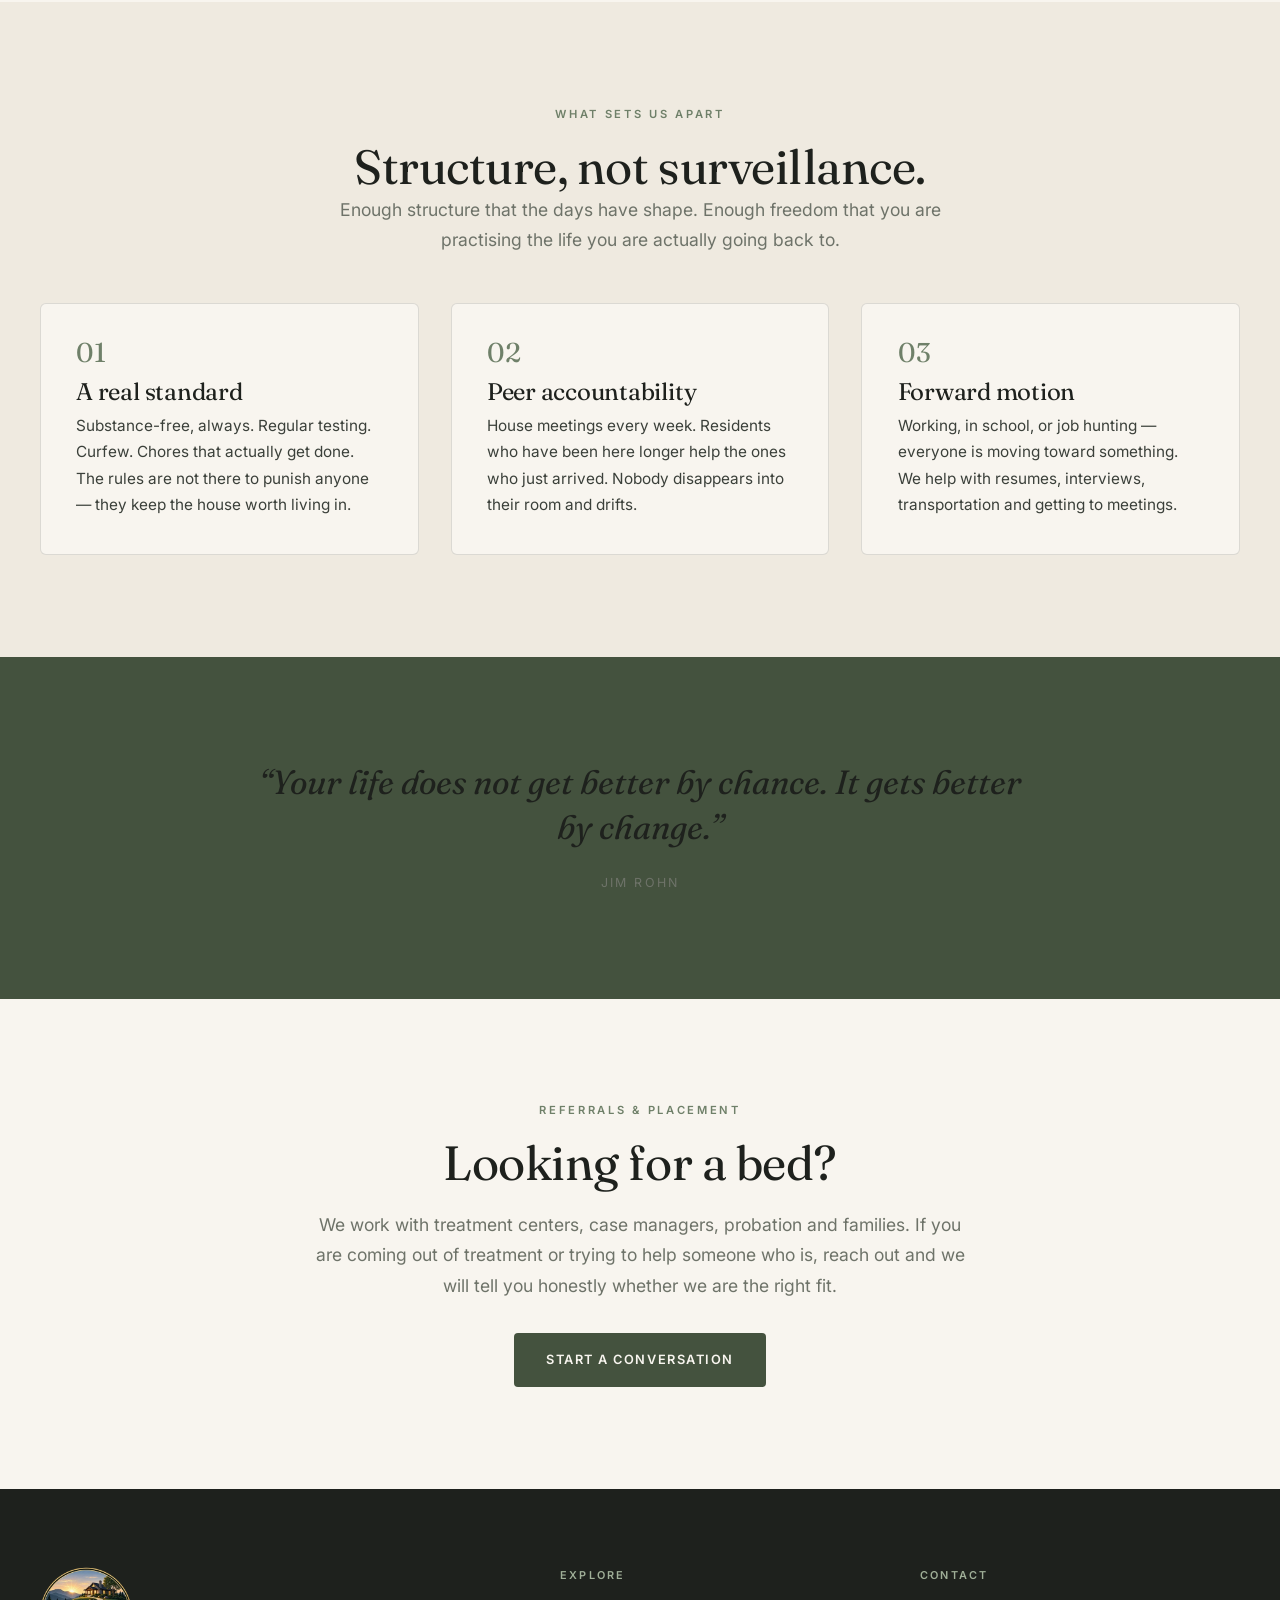
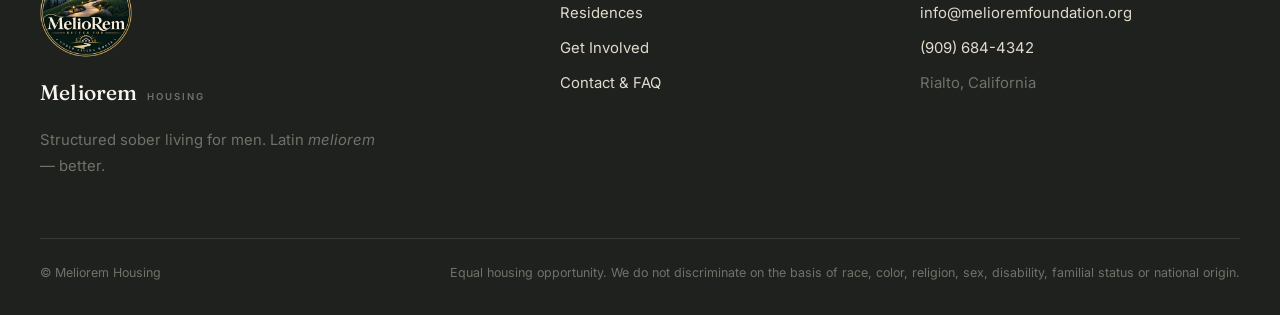
==== commit 746f44dd: "Add files via upload" ====
--- a/index.html
+++ b/index.html
@@ -41,12 +41,6 @@
   </div>
 </header>
 
-<div class="avail">
-  <div class="wrap">
-    <span class="dot"></span>
-    <span><strong>Now accepting residents.</strong> Beds available &mdash; <a href="contact.html">check current availability</a>.</span>
-  </div>
-</div>
 
 <main>
 
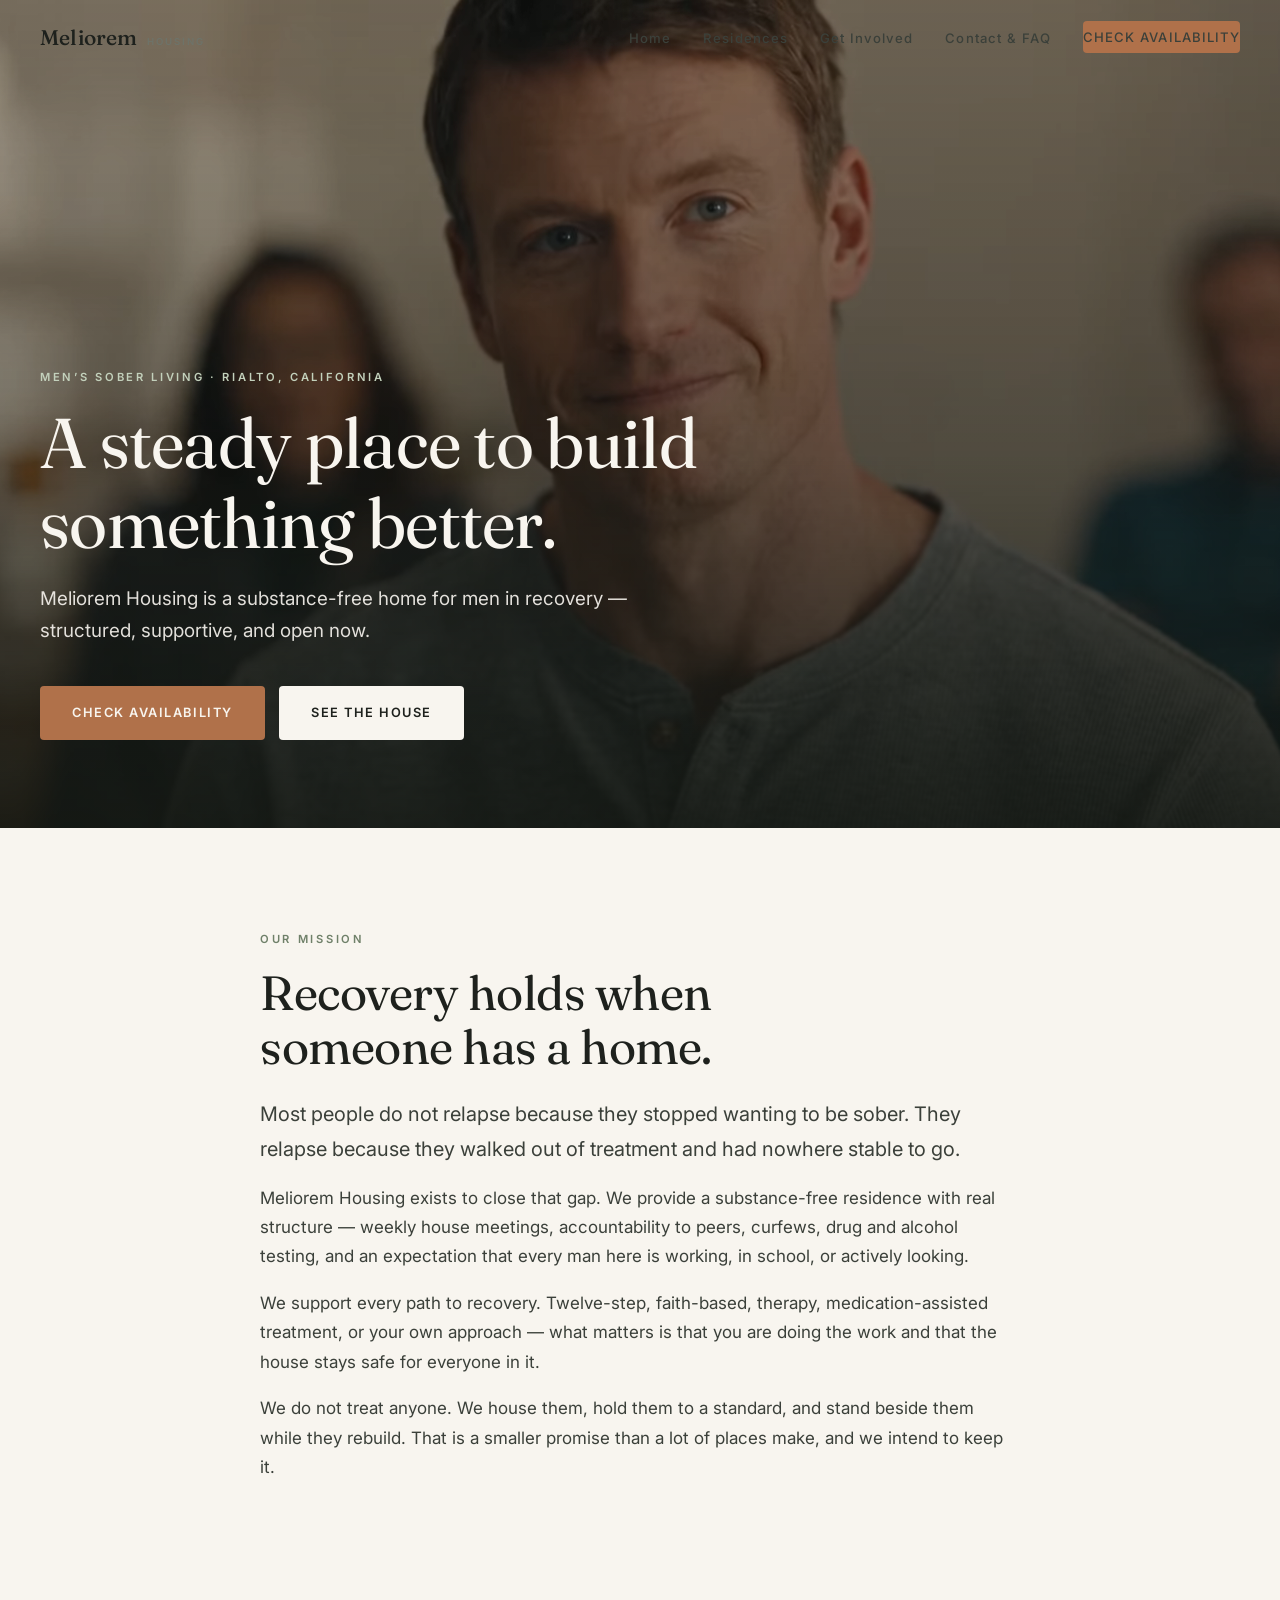
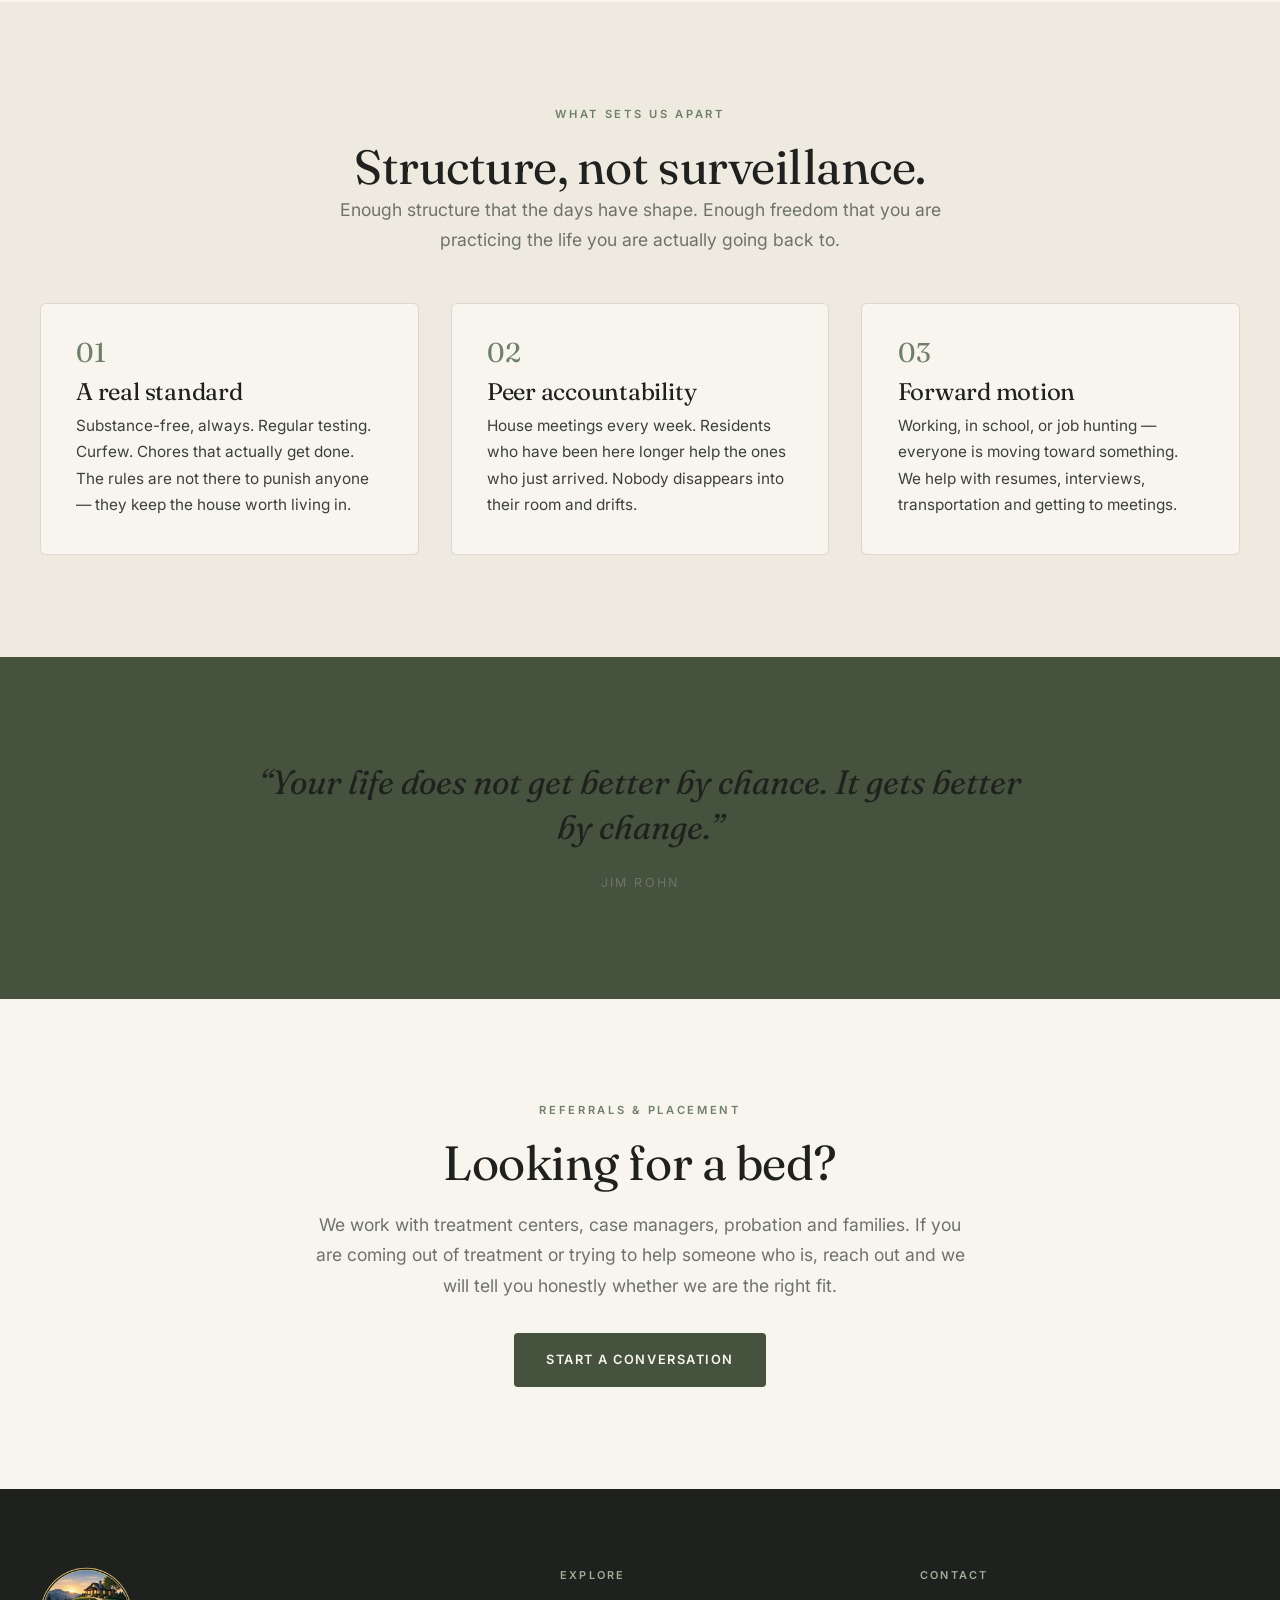
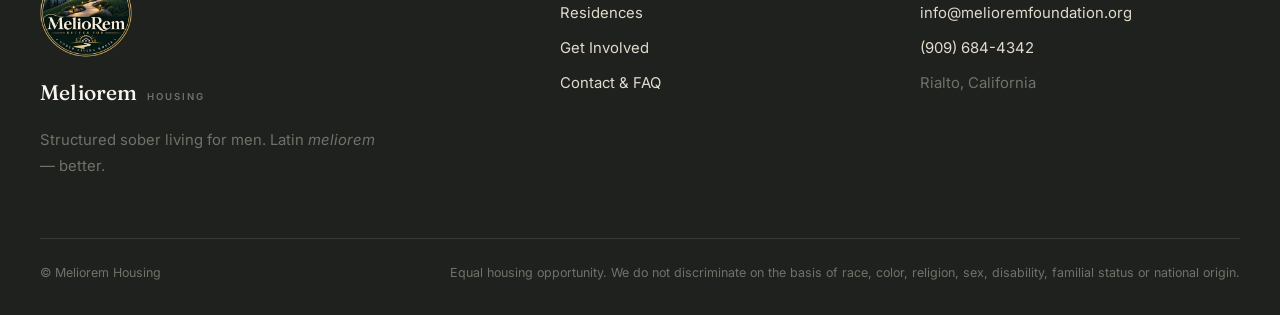
==== commit cf2e65c7: "Fix spelling error in index.html" ====
--- a/index.html
+++ b/index.html
@@ -94,7 +94,7 @@
       <p class="eyebrow rv">What Sets Us Apart</p>
       <h2 class="rv">Structure, not surveillance.</h2>
       <p class="lede rv">Enough structure that the days have shape. Enough freedom that you
-      are practising the life you are actually going back to.</p>
+      are practicing the life you are actually going back to.</p>
     </div>
     <div class="cards">
       <div class="card rv"><span class="num">01</span><h3>A real standard</h3>
